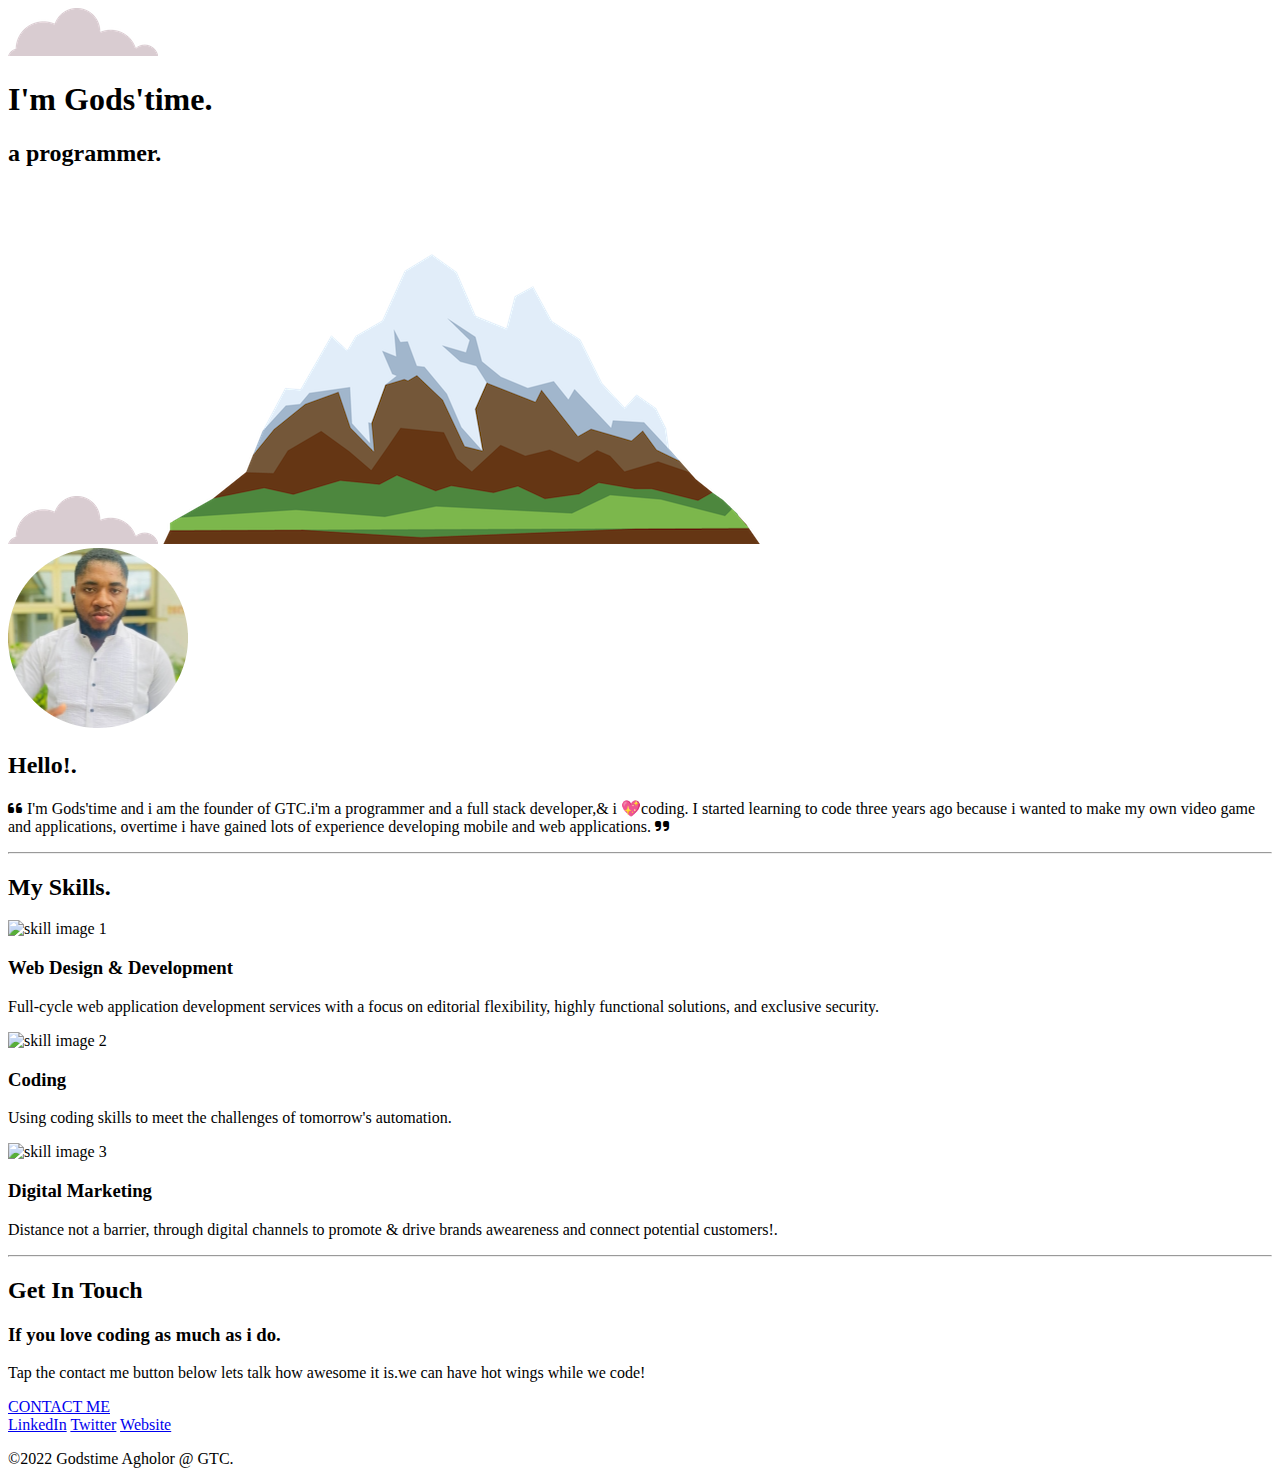
==== index.html @ 8cd6660a "my initial page" ====
<!DOCTYPE html>
<html>

<head>
  <meta charset="utf-8">
  <title>Godstime .A</title>
  <link rel="stylesheet" href="css/style.css">
  <link rel="icon" href="favicon.ico">
  <link rel="preconnect" href="https://fonts.googleapis.com">
  <link rel="preconnect" href="https://fonts.gstatic.com" crossorigin>
  <link href="https://fonts.googleapis.com/css2?family=Merriweather&family=Montserrat&family=Poppins:wght@400;500;600;700;800;900&family=Sacramento&display=swap" rel="stylesheet">
  <link rel="stylesheet" href="https://cdnjs.cloudflare.com/ajax/libs/font-awesome/6.1.2/css/all.min.css">
</head>

<body>
  <div class="top-container">
    <img class="top-cloud" src="images/cloud.png" alt="cloud image">
    <h1>I'm Gods'time.</h1>
    <h2>a programmer.</h2>
    <img class="bottom-cloud" src="images/cloud.png" alt="cloud image">
    <img src="images/mountain.png" alt="">
  </div>
  <!-- middle container -->
  <div class="middle-container">
     <div class="profile">
        <img src="images/ben profile gt.png" alt="my picture">
          <h2>Hello!.</h2>
           <p class="intro-bio"><i class="fas fa-quote-left quote"></i> I'm Gods'time and i am the founder of GTC.i'm a programmer and a full stack developer,& i 💖coding.
           I started learning to code three years ago because i wanted to make my own video game and applications,
             overtime i have gained lots of experience developing mobile and web applications. <i class="fas fa-quote-right quote"></i> </p>
 </div>
  <hr>
 <!-- skills section -->
 <div class="skills">
  <h2>My Skills.</h2>
   <div class="skill-row">
     <img class="coding-img" src="https://media3.giphy.com/media/jdPMeyv9rn0hZHh8n9/200w.webp?cid=ecf05e47mqzcnmc2x8bzjo1x3y1im0wvble2pjs4nmb8i6yz&rid=200w.webp&ct=s" alt="skill image 1">
    <h3>Web Design & Development</h3>
      <p class="code-skill-description">Full-cycle web application development
        services with a focus on editorial flexibility, highly functional solutions, and exclusive security.</p>
   </div>
   <div class="skill-row">
      <img class="coding-img2" src="https://media2.giphy.com/media/0lfqHNZwWM1hOvJ9CX/200w.webp?cid=ecf05e477bup9sapsy26c7vaz8jxyjc6pei21rt6tyly1f8u&rid=200w.webp&ct=s" alt="skill image 2">
      <h3>Coding</h3>
      <p class="code-skill-description2">Using coding skills to meet the challenges of tomorrow's automation.</p>
   </div>
   <div class="skill-row">
     <img class="coding-img" src="https://media2.giphy.com/media/8ZcdwzxoFi1SilItlT/giphy.webp?cid=ecf05e47j9gjvcvtoilbrtvdcgi2iy65m5ctm7owiqvzz32e&rid=giphy.webp&ct=s" alt="skill image 3">
    <h3>Digital Marketing</h3>
      <p class="code-skill-description"> Distance not a barrier, through digital channels to promote & drive brands aweareness and connect potential customers!.</p>
   </div>
 </div>
  <hr>
  <!-- contact me section -->
    <div class="contact-me">
      <h2>Get In Touch</h2>
        <h3>If you love coding as much as i do.</h3>
          <p class="contact-message">Tap the contact me button below lets talk how awesome it is.we can have hot wings while we code!</p>
            <a class="btn" href="mailto:name@email.com">CONTACT ME</a>
    </div>
 </div>

<div class="bottom-container">
	<a class="footer-link" href="www.linkedin.com/in/godstime-agholor-5a5126229">LinkedIn</a>
  <a class="footer-link" href="https://twitter.com/">Twitter</a>
  <a class="footer-link" href="https://www.appbrewery.co/">Website</a>
  <p class="copyright">©2022 Godstime Agholor @ GTC.</p>
</div>



</body>

</html>
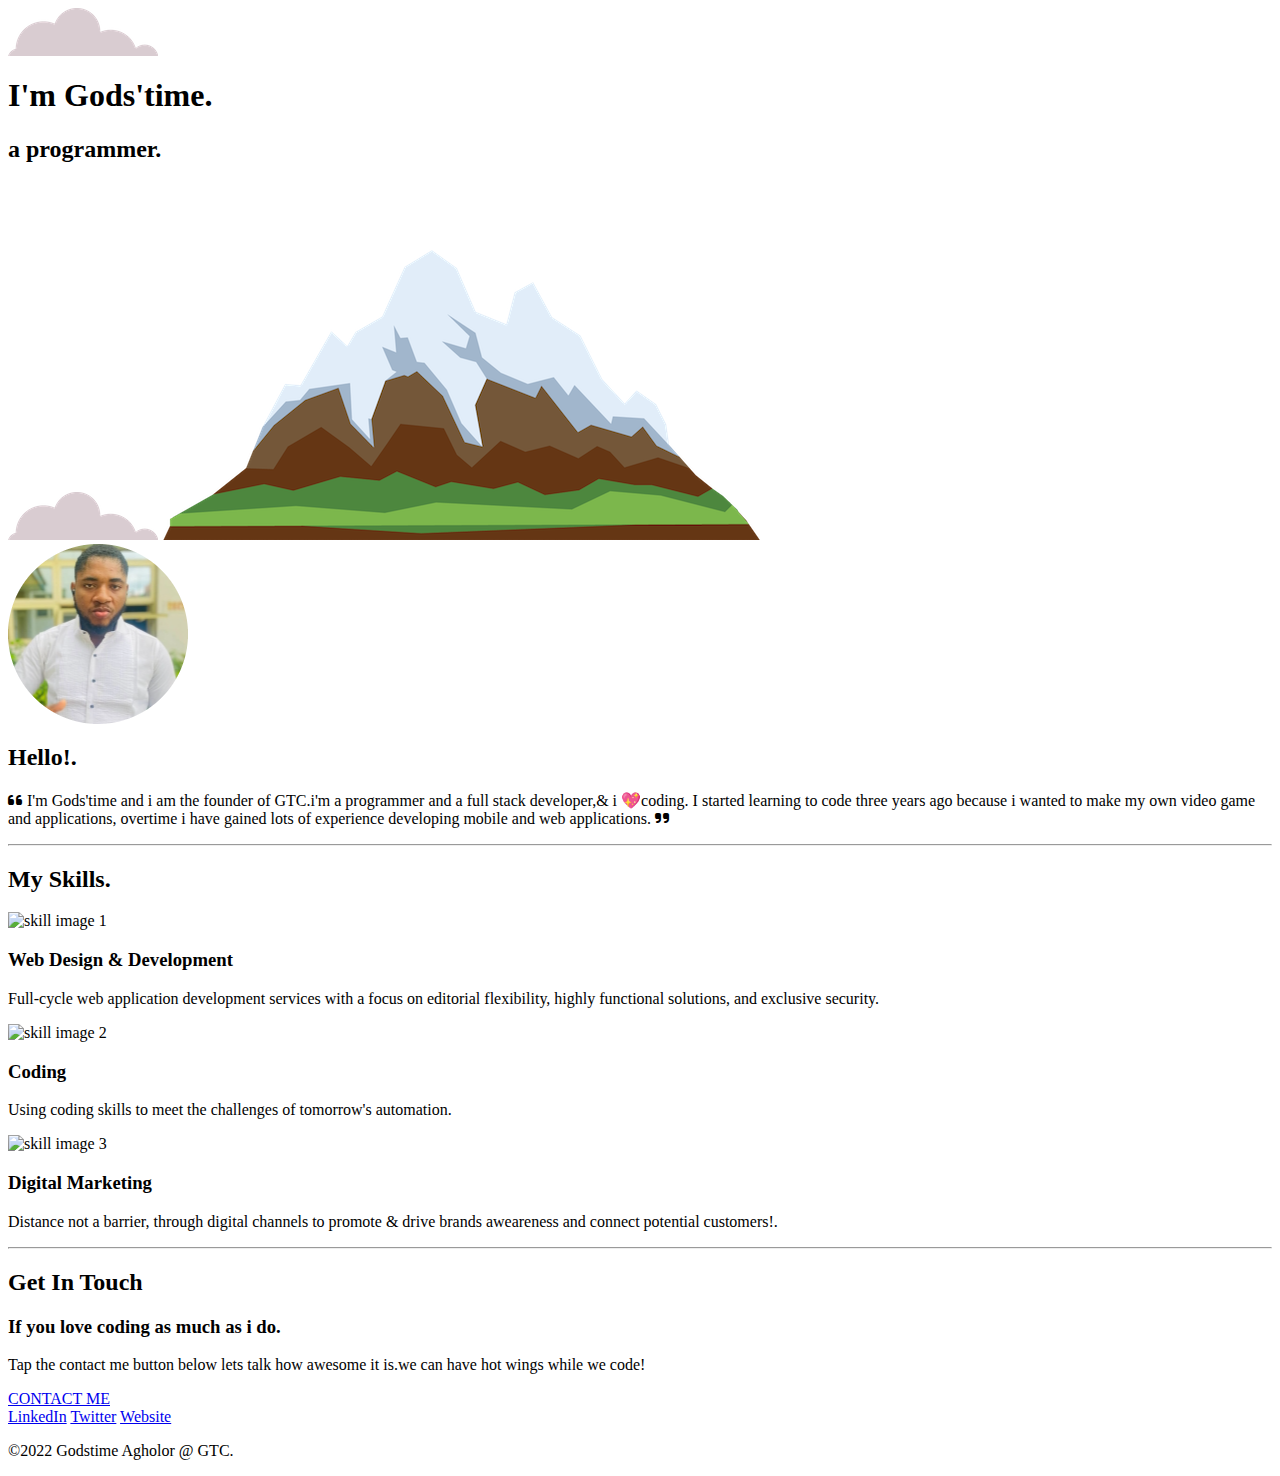
==== commit b4a19a13: "Update index.html" ====
--- a/index.html
+++ b/index.html
@@ -1,4 +1,3 @@
-<!DOCTYPE html>
 <html>
 
 <head>
@@ -56,14 +55,14 @@
       <h2>Get In Touch</h2>
         <h3>If you love coding as much as i do.</h3>
           <p class="contact-message">Tap the contact me button below lets talk how awesome it is.we can have hot wings while we code!</p>
-            <a class="btn" href="mailto:name@email.com">CONTACT ME</a>
+            <a class="btn" href="#">CONTACT ME</a>
     </div>
  </div>
 
 <div class="bottom-container">
 	<a class="footer-link" href="www.linkedin.com/in/godstime-agholor-5a5126229">LinkedIn</a>
-  <a class="footer-link" href="https://twitter.com/">Twitter</a>
-  <a class="footer-link" href="https://www.appbrewery.co/">Website</a>
+  <a class="footer-link" href="#">Twitter</a>
+  <a class="footer-link" href="#">Website</a>
   <p class="copyright">©2022 Godstime Agholor @ GTC.</p>
 </div>
 
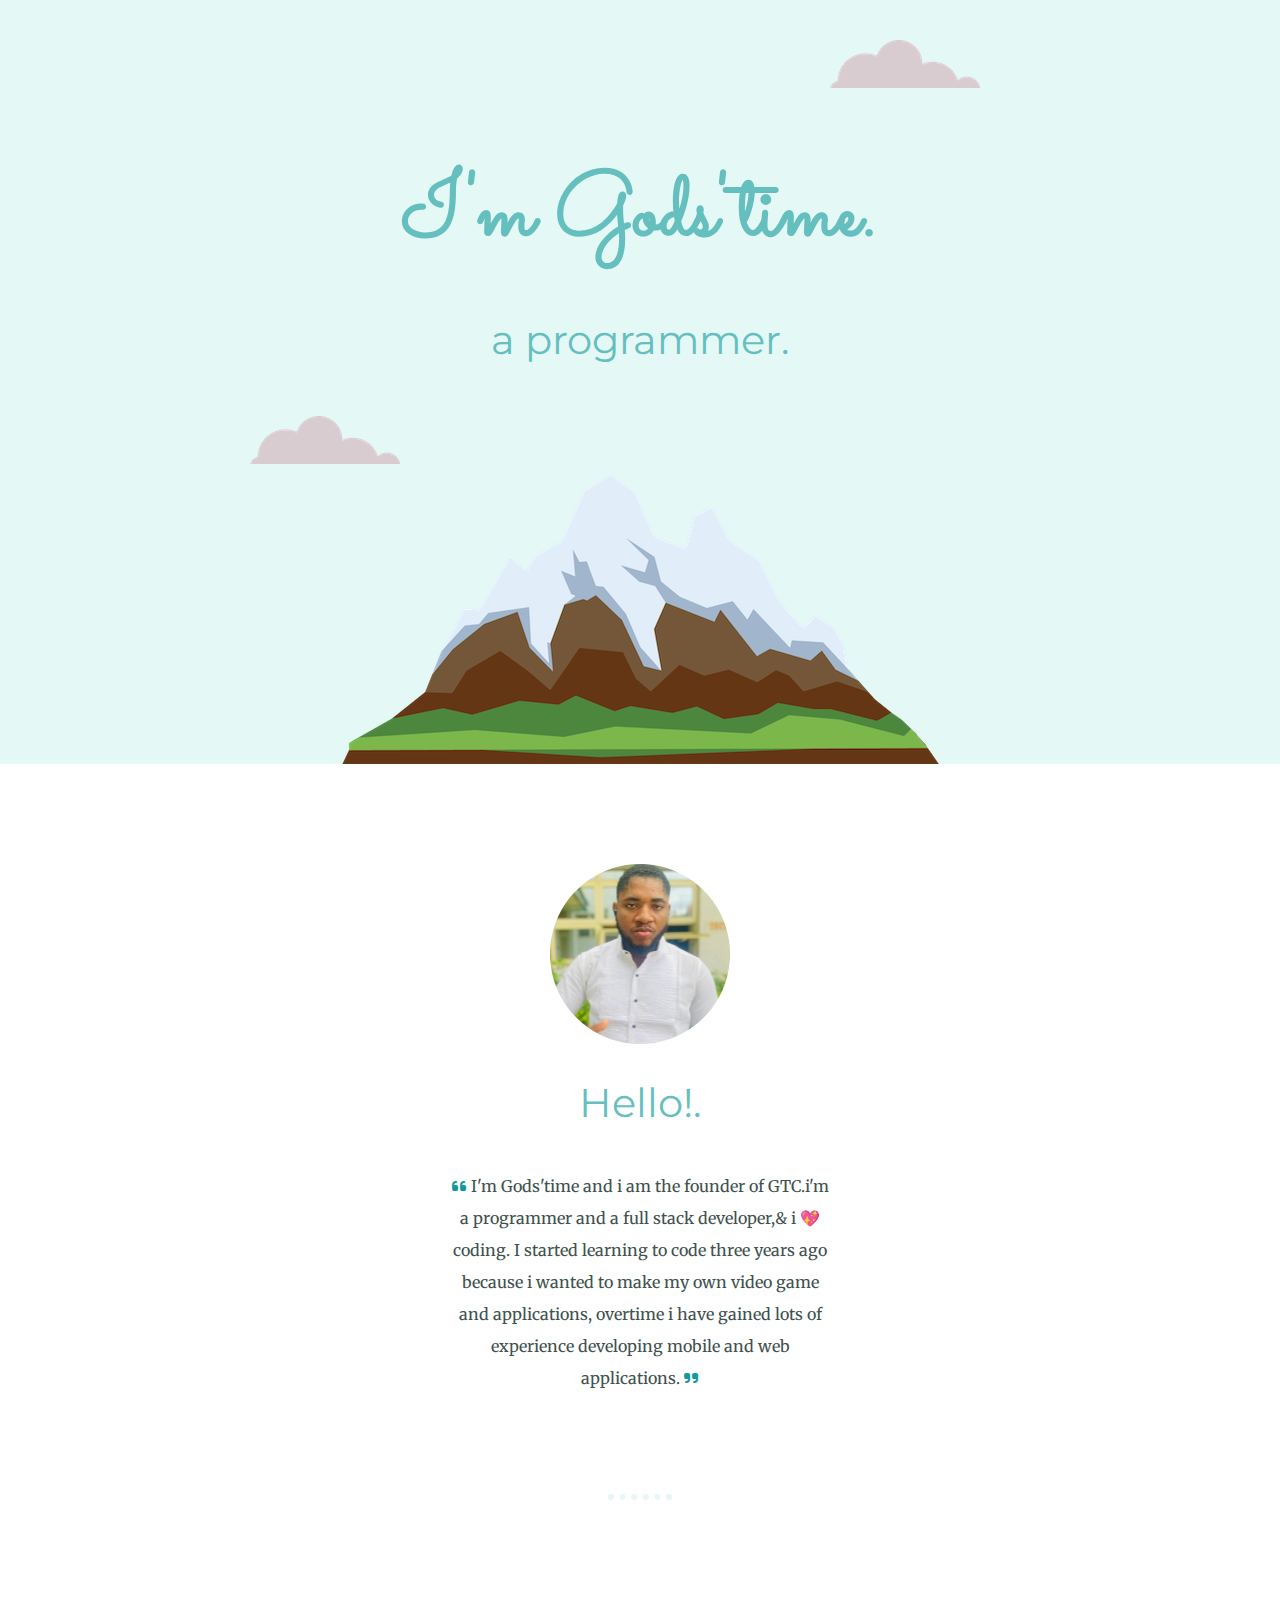
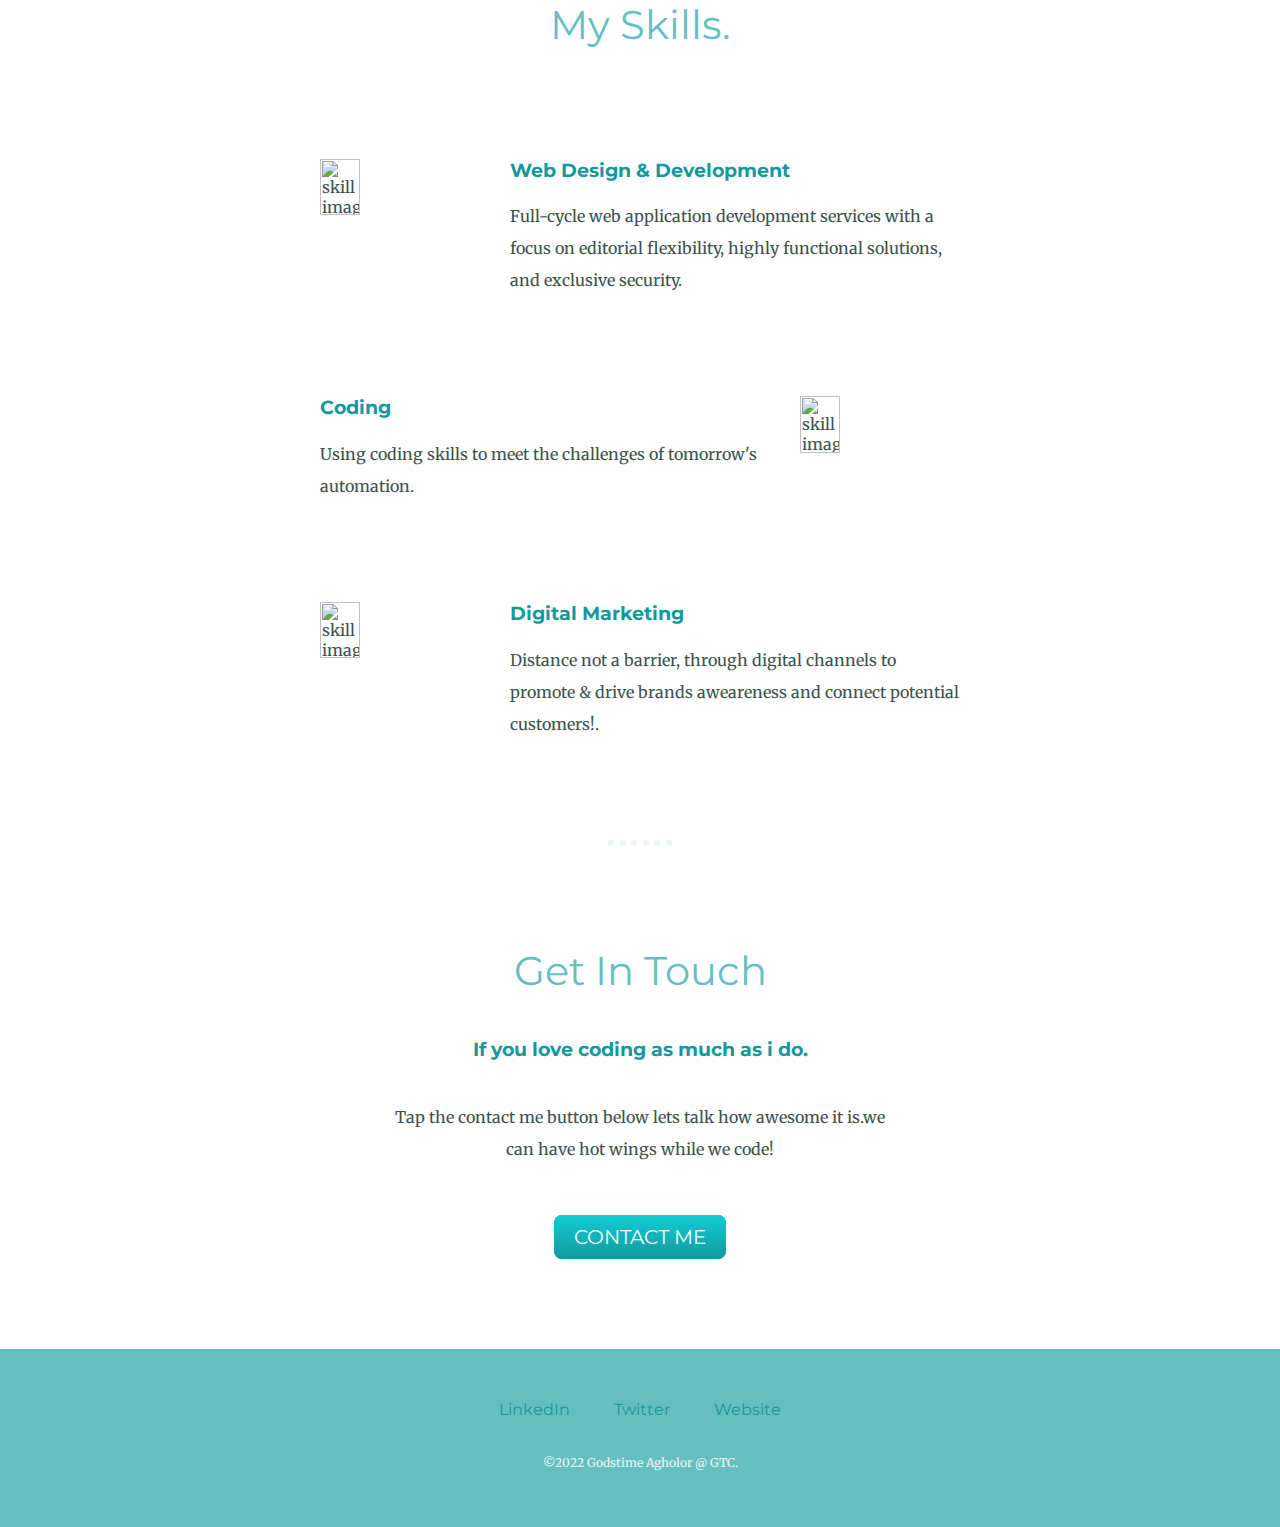
==== commit 8b7b032d: "Update index.html" ====
--- a/index.html
+++ b/index.html
@@ -3,7 +3,7 @@
 <head>
   <meta charset="utf-8">
   <title>Godstime .A</title>
-  <link rel="stylesheet" href="css/style.css">
+  <link rel="stylesheet" href="style.css">
   <link rel="icon" href="favicon.ico">
   <link rel="preconnect" href="https://fonts.googleapis.com">
   <link rel="preconnect" href="https://fonts.gstatic.com" crossorigin>
--- a/style.css
+++ b/style.css
@@ -0,0 +1,148 @@
+body {
+  color: #40514E;
+  margin: 0;
+  text-align: center;
+  font-family: 'Merriweather', serif;
+}
+
+h1 {
+  font-size: 5.625rem;
+  margin: 3.125rem auto 0 auto;
+  font-family: 'Sacramento', cursive;
+  color: #66BFBF;
+  /* line-height: 2; */
+}
+
+h2 {
+  font-family: 'Montserrat', sans-serif;
+  font-size: 2.5rem;
+  font-weight: normal;
+  color: #66BFBF;
+  padding-bottom: 0.625rem;
+}
+
+h3 {
+  font-family: 'Montserrat', sans-serif;
+  color: #11999E;
+}
+
+p {
+  line-height: 2;
+}
+
+hr {
+  border: dotted #EAF6F6 6px;
+  border-bottom: none;
+  width: 4%;
+  margin: 100px auto;
+}
+
+a {
+  color: #11999E;
+  font-family: 'Montserrat', sans-serif;
+  margin: 10px 20px;
+  text-decoration: none;
+}
+
+a:hover {
+  color: #EAF6F6;
+}
+
+.top-container {
+  background-color: #E4F9F5;
+  position: relative;
+  padding-top:  6.25rem;
+}
+
+.middle-container {
+  margin: 6.25rem 0;
+}
+
+.bottom-container {
+  background-color: #66BFBF;
+  padding: 50px 0 20px;
+}
+
+.top-cloud {
+  position: absolute;
+  right: 18.75rem;
+  top: 2.5rem;
+}
+
+.bottom-cloud {
+  position: absolute;
+  left: 15.625rem;
+  bottom: 18.75rem;
+}
+
+.skill-row {
+  width: 50%;
+  margin:  6.25rem auto  6.25rem auto;
+  text-align: left;
+}
+
+.intro-bio {
+  width: 30%;
+  margin: auto;
+}
+
+.quote {
+  color: #11999E;
+}
+.coding-img {
+  width: 25%;
+  float: left;
+  margin-right: 1.875rem;
+}
+
+.coding-img2 {
+  width: 25%;
+  float: right;
+  margin-left: 1.875rem;
+}
+
+.contact-message {
+  width: 40%;
+  margin: 40px auto 60px;
+}
+
+/* .code-skill-description { */
+  /* clear: left; */
+/* } */
+
+/* .code-skill-description2 { */
+  /* clear: right; */
+/* } */
+
+.btn {
+  background: #11CDD4;
+  background-image: -webkit-linear-gradient(top, #11CDD4, #11999E);
+  background-image: -moz-linear-gradient(top, #11CDD4, #11999E);
+  background-image: -ms-linear-gradient(top, #11CDD4, #11999E);
+  background-image: -o-linear-gradient(top, #11CDD4, #11999E);
+  background-image: linear-gradient(to bottom, #11CDD4, #11999E);
+  -webkit-border-radius: 8;
+  -moz-border-radius: 8;
+  border-radius: 8px;
+  font-family: 'Montserrat', sans-serif;
+  color: #ffffff;
+  font-size: 20px;
+  padding: 10px 20px 10px 20px;
+  text-decoration: none;
+}
+
+.btn:hover {
+  background: #30E3CB;
+  background-image: -webkit-linear-gradient(top, #30E3CB, #2BC4AD);
+  background-image: -moz-linear-gradient(top, #30E3CB, #2BC4AD);
+  background-image: -ms-linear-gradient(top, #30E3CB, #2BC4AD);
+  background-image: -o-linear-gradient(top, #30E3CB, #2BC4AD);
+  background-image: linear-gradient(to bottom, #30E3CB, #2BC4AD);
+  text-decoration: none;
+}
+
+.copyright {
+  color: #EAF6F6;
+  font-size: 0.75rem;
+  padding: 20px 0;
+}
